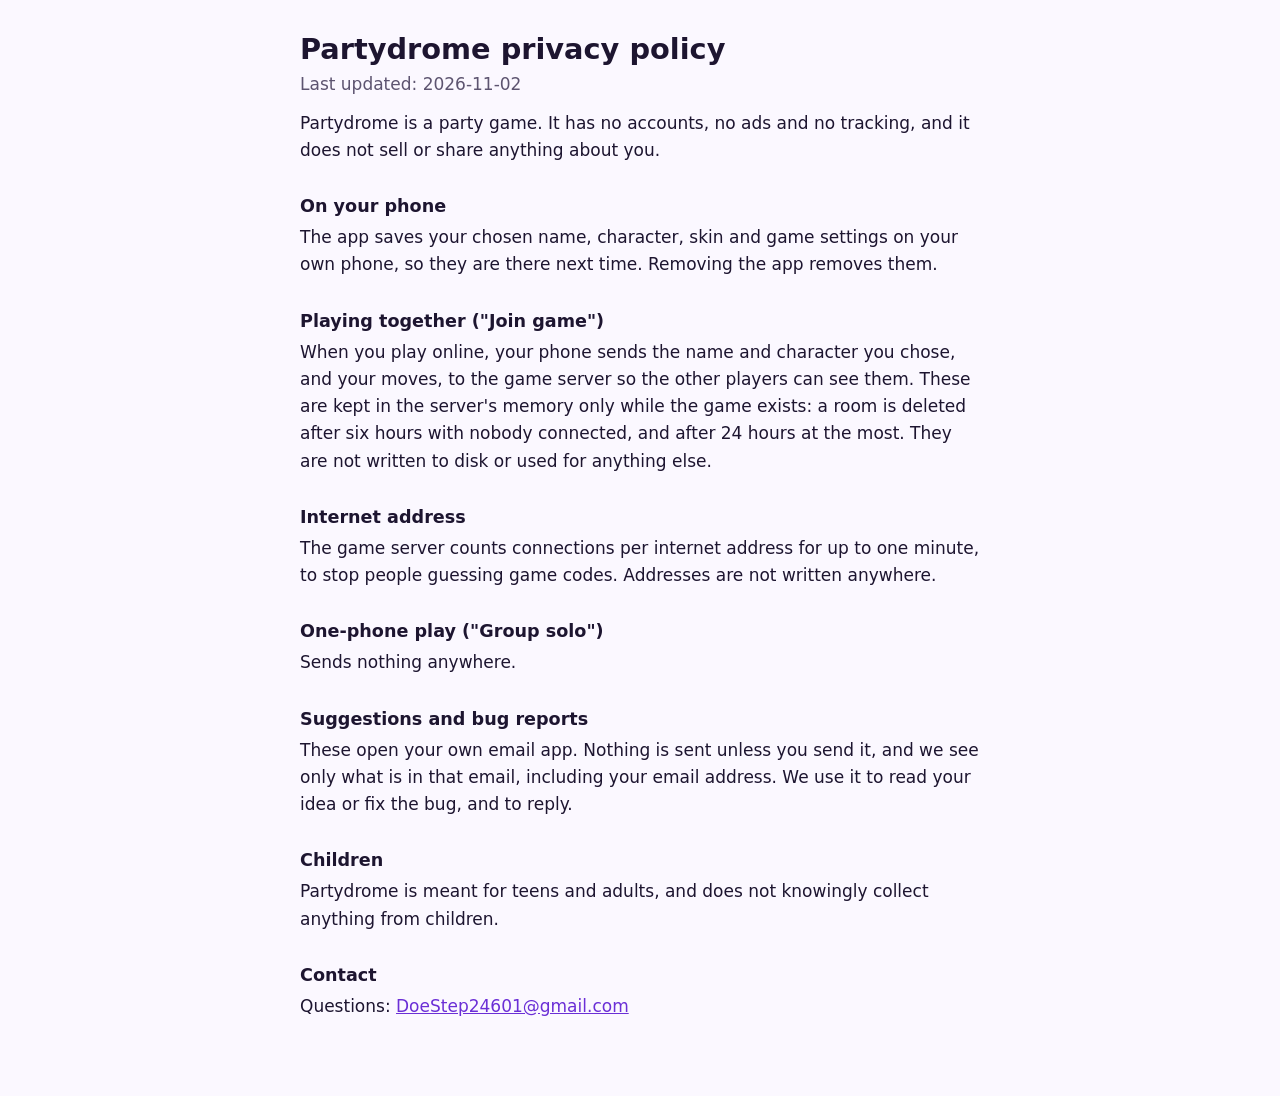
==== privacy.html @ c0cffbf3 "Home page and privacy policy for Google Play Google Play needs the privacy policy at a public addres" ====
<!doctype html>
<html lang="en">
<head>
<meta charset="utf-8">
<meta name="viewport" content="width=device-width, initial-scale=1">
<title>Partydrome privacy policy</title>
<link rel="stylesheet" href="style.css">
</head>
<body>
<main>
<h1>Partydrome privacy policy</h1>
<p class="date">Last updated: 2026-11-02</p>

<p>Partydrome is a party game. It has no accounts, no ads and no tracking, and it does not sell or share anything about you.</p>

<h2>On your phone</h2>
<p>The app saves your chosen name, character, skin and game settings on your own phone, so they are there next time.
Removing the app removes them.</p>

<h2>Playing together ("Join game")</h2>
<p>When you play online, your phone sends the name and character you chose, and your moves, to the game server so the
other players can see them. These are kept in the server's memory only while the game exists: a room is deleted after six
hours with nobody connected, and after 24 hours at the most. They are not written to disk or used for anything else.</p>

<h2>Internet address</h2>
<p>The game server counts connections per internet address for up to one minute, to stop people guessing game codes.
Addresses are not written anywhere.</p>

<h2>One-phone play ("Group solo")</h2>
<p>Sends nothing anywhere.</p>

<h2>Suggestions and bug reports</h2>
<p>These open your own email app. Nothing is sent unless you send it, and we see only what is in that email, including
your email address. We use it to read your idea or fix the bug, and to reply.</p>

<h2>Children</h2>
<p>Partydrome is meant for teens and adults, and does not knowingly collect anything from children.</p>

<h2>Contact</h2>
<p>Questions: <a href="mailto:DoeStep24601@gmail.com">DoeStep24601@gmail.com</a></p>
</main>
</body>
</html>
---- style.css ----
:root { --bg: #fbf8ff; --text: #1d1530; --muted: #5d5470; --accent: #6b2fd6; }
@media (prefers-color-scheme: dark) { :root { --bg: #140d24; --text: #f1ecfa; --muted: #b3a9c8; --accent: #c4a0ff; } }
body { margin: 0; background: var(--bg); color: var(--text); font: 17px/1.6 system-ui, -apple-system, "Segoe UI", sans-serif; }
main { max-width: 680px; margin: 0 auto; padding: 32px 16px 64px; }
h1 { font-size: 1.8rem; line-height: 1.2; margin: 0 0 4px; }
h2 { font-size: 1.1rem; margin: 28px 0 4px; }
p { margin: 0 0 12px; }
.date { color: var(--muted); }
a { color: var(--accent); }
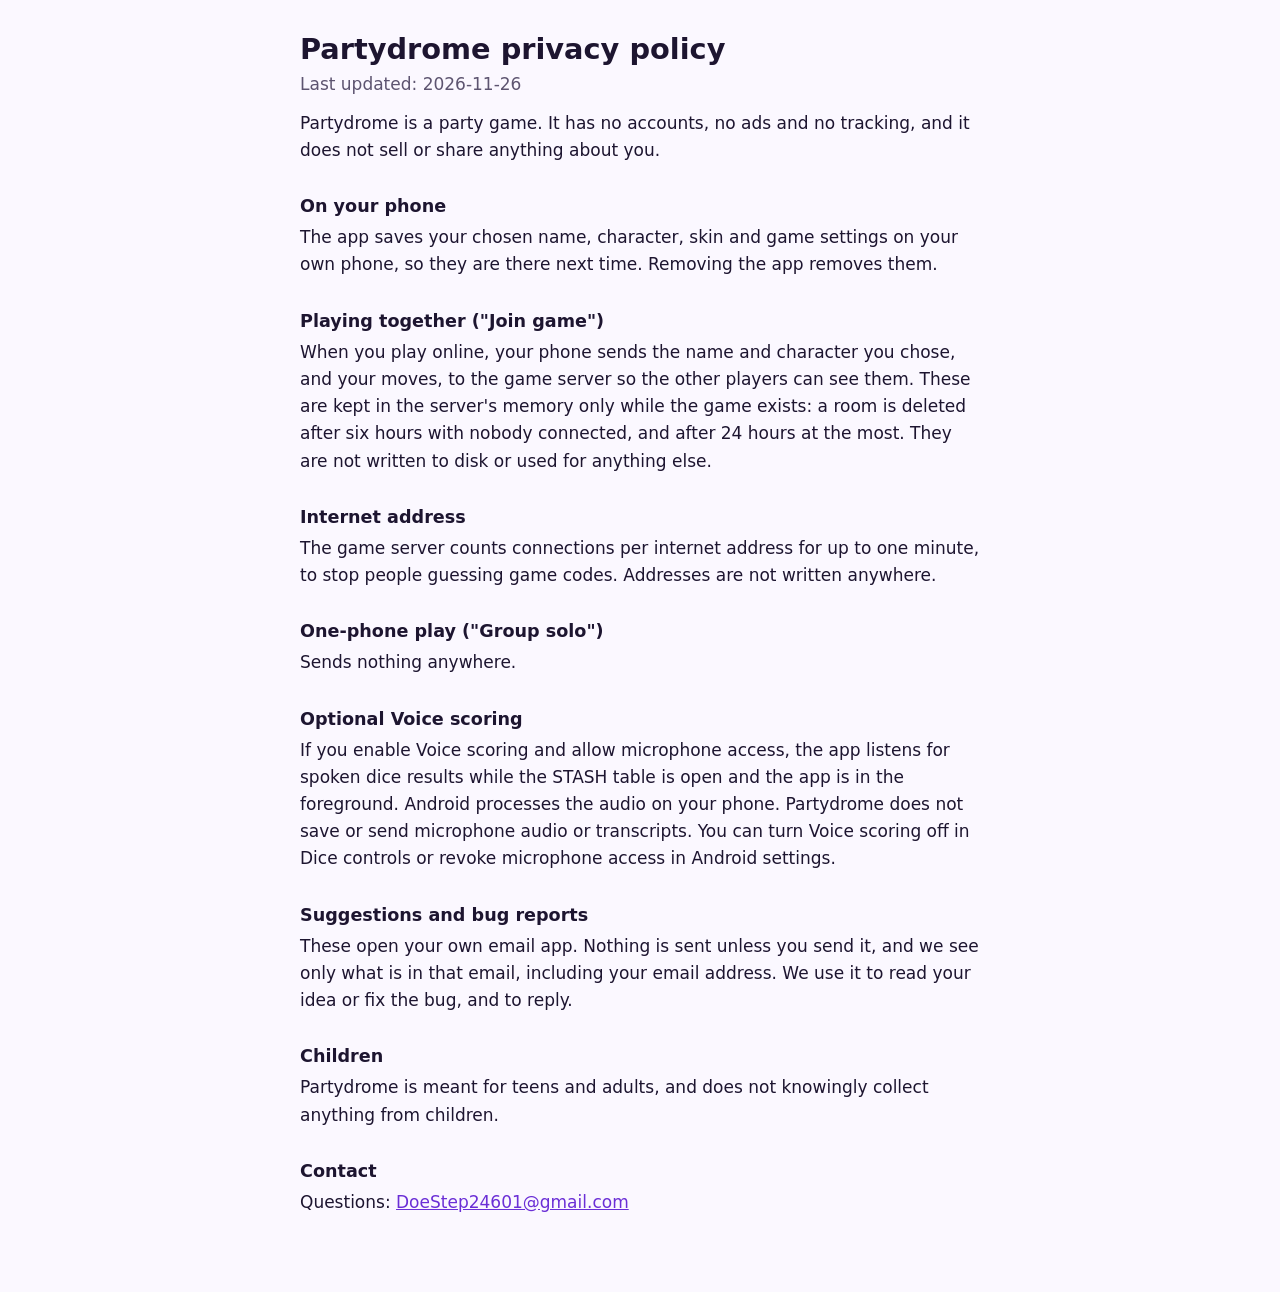
==== commit 7124fb54: "Disclose optional STASH voice scoring Describe when Partydrome uses the microphone and how Android p" ====
--- a/privacy.html
+++ b/privacy.html
@@ -9,7 +9,7 @@
 <body>
 <main>
 <h1>Partydrome privacy policy</h1>
-<p class="date">Last updated: 2026-11-02</p>
+<p class="date">Last updated: 2026-11-26</p>
 
 <p>Partydrome is a party game. It has no accounts, no ads and no tracking, and it does not sell or share anything about you.</p>
 
@@ -29,6 +29,12 @@
 <h2>One-phone play ("Group solo")</h2>
 <p>Sends nothing anywhere.</p>
 
+<h2>Optional Voice scoring</h2>
+<p>If you enable Voice scoring and allow microphone access, the app listens for spoken dice results while the STASH
+table is open and the app is in the foreground. Android processes the audio on your phone. Partydrome does not save
+or send microphone audio or transcripts. You can turn Voice scoring off in Dice controls or revoke microphone access
+in Android settings.</p>
+
 <h2>Suggestions and bug reports</h2>
 <p>These open your own email app. Nothing is sent unless you send it, and we see only what is in that email, including
 your email address. We use it to read your idea or fix the bug, and to reply.</p>
